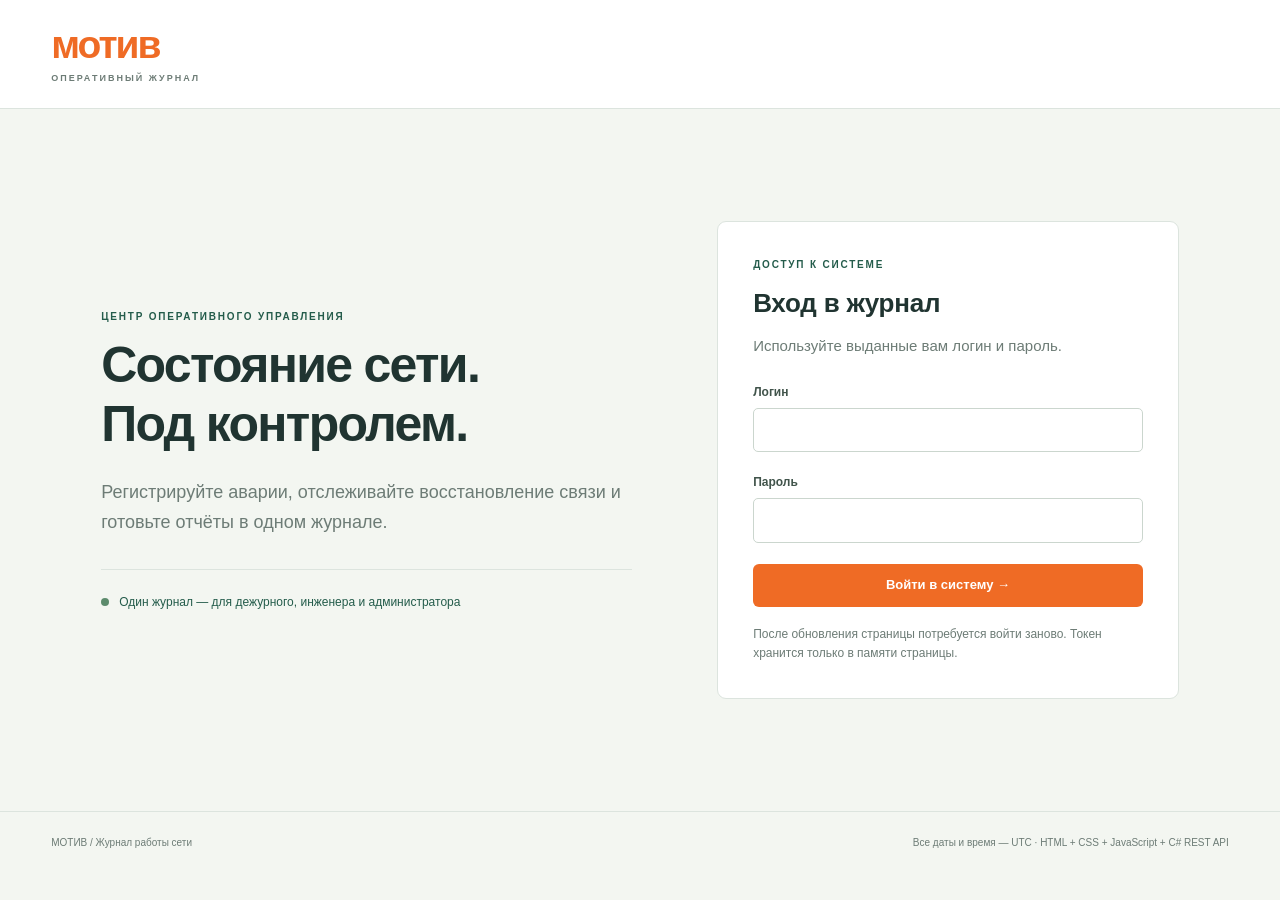
==== MotivCellScopeApiServices/wwwroot/index.html @ c306cdff "Implement accident journal with HTML CSS JS and C# REST API" ====
<!doctype html>
<html lang="ru">
    <head>
        <meta charset="utf-8">
        <meta name="viewport" content="width=device-width, initial-scale=1">
        <meta name="color-scheme" content="light">
        <title>
            МОТИВ · Журнал аварий
        </title>
        <link rel="stylesheet" href="styles.css">
        <script src="app.js" defer>
        </script>
    </head>
    <body>
        <header class="site-header">
            <a class="brand" href="#" id="brand">
                мотив
                <span>
                    ОПЕРАТИВНЫЙ ЖУРНАЛ
                </span>
            </a>
            <div id="session" class="session" hidden>
                <span id="session-name">
                </span>
                <button id="logout" class="button button-quiet" type="button">
                    Выйти
                </button>
            </div>
        </header>
        <main id="login-screen" class="login-layout">
            <section class="login-intro">
                <p class="eyebrow">
                    ЦЕНТР ОПЕРАТИВНОГО УПРАВЛЕНИЯ
                </p>
                <h1>
                    Состояние сети.
                    <br>
                    Под контролем.
                </h1>
                <p class="lead">
                    Регистрируйте аварии, отслеживайте восстановление связи и готовьте отчёты в одном журнале.
                </p>
                <div class="intro-note">
                    <span class="signal-dot">
                    </span>
                    Один журнал — для дежурного, инженера и администратора
                </div>
            </section>
            <section class="panel login-card">
                <p class="eyebrow">
                    ДОСТУП К СИСТЕМЕ
                </p>
                <h2>
                    Вход в журнал
                </h2>
                <p class="muted">
                    Используйте выданные вам логин и пароль.
                </p>
                <form id="login-form">
                    <div id="login-error" class="message message-error" role="alert" hidden>
                    </div>
                    <label for="login-name">
                        Логин
                    </label>
                    <input id="login-name" name="username" autocomplete="username" maxlength="64" required>
                    <label for="login-password">
                        Пароль
                    </label>
                    <input id="login-password" name="password" type="password" autocomplete="current-password" required>
                    <button class="button button-primary full-width" type="submit">
                        Войти в систему →
                    </button>
                </form>
                <p class="small muted">
                    После обновления страницы потребуется войти заново. Токен хранится только в памяти страницы.
                </p>
            </section>
        </main>
        <div id="application" hidden>
            <nav class="main-nav" aria-label="Разделы журнала">
                <button type="button" data-page="reports" class="nav-button active">
                    Отчётность
                </button>
                <button type="button" data-page="editor" class="nav-button" id="new-tab">
                    ＋ Новая авария
                </button>
                <button type="button" data-page="users" class="nav-button" id="users-tab">
                    Пользователи
                </button>
                <button type="button" data-page="audit" class="nav-button" id="audit-tab">
                    История действий
                </button>
            </nav>
            <main class="workspace">
                <div id="notice" class="message" role="status" hidden>
                </div>
                <section id="reports-page" class="page">
                    <div class="page-heading">
                        <div>
                            <p class="eyebrow">
                                ОПЕРАТИВНЫЙ ЖУРНАЛ
                            </p>
                            <h1>
                                Отчётность по авариям
                            </h1>
                            <p class="muted">
                                События, пересекающие выбранный период. Дата и время — UTC.
                            </p>
                        </div>
                        <button id="new-accident" type="button" class="button button-primary">
                            ＋ Зарегистрировать аварию
                        </button>
                    </div>
                    <div class="statistics" aria-label="Сводка за период">
                        <article>
                            <span>
                                Всего событий
                            </span>
                            <strong id="stat-total">
                                —
                            </strong>
                        </article>
                        <article>
                            <span>
                                Ещё не завершены
                            </span>
                            <strong id="stat-open" class="orange">
                                —
                            </strong>
                        </article>
                        <article>
                            <span>
                                Завершены
                            </span>
                            <strong id="stat-closed">
                                —
                            </strong>
                        </article>
                        <article>
                            <span>
                                Первая категория
                            </span>
                            <strong id="stat-category">
                                —
                            </strong>
                        </article>
                    </div>
                    <form id="filter-form" class="filters panel">
                        <div class="filter-grid">
                            <div>
                                <label for="filter-from">
                                    Начало периода UTC
                                </label>
                                <input id="filter-from" type="datetime-local" required>
                            </div>
                            <div>
                                <label for="filter-to">
                                    Конец периода UTC, не включается
                                </label>
                                <input id="filter-to" type="datetime-local" required>
                            </div>
                            <div>
                                <label for="filter-direction">
                                    Направление
                                </label>
                                <select id="filter-direction">
                                </select>
                            </div>
                            <div>
                                <label for="filter-center">
                                    Технический центр
                                </label>
                                <select id="filter-center">
                                </select>
                            </div>
                            <div>
                                <label for="filter-category">
                                    Категория
                                </label>
                                <select id="filter-category">
                                    <option value="">
                                        Все категории
                                    </option>
                                    <option>
                                        1
                                    </option>
                                    <option>
                                        2
                                    </option>
                                    <option>
                                        3
                                    </option>
                                </select>
                            </div>
                            <div>
                                <label for="filter-network">
                                    Тип сети
                                </label>
                                <select id="filter-network">
                                </select>
                            </div>
                            <div>
                                <label for="filter-status">
                                    Состояние
                                </label>
                                <select id="filter-status">
                                    <option value="all">
                                        Все события
                                    </option>
                                    <option value="open">
                                        НВ — продолжаются
                                    </option>
                                    <option value="closed">
                                        Завершены
                                    </option>
                                </select>
                            </div>
                            <div>
                                <label for="filter-search">
                                    Поиск по номеру, адресу, описанию
                                </label>
                                <input id="filter-search" type="search" maxlength="100" placeholder="Адрес БС или PW/NTT">
                            </div>
                        </div>
                        <div class="filter-actions">
                            <button type="submit" class="button button-dark">
                                Показать события
                            </button>
                            <button type="button" id="reset-filters" class="button button-quiet">
                                Сбросить
                            </button>
                            <span class="small muted">
                                Фильтры применяются к таблице, сводке и CSV.
                            </span>
                        </div>
                    </form>
                    <section class="panel table-panel" aria-labelledby="journal-heading">
                        <div class="table-heading">
                            <div>
                                <h2 id="journal-heading">
                                    Журнал событий
                                    <span id="table-count" class="count-label">
                                    </span>
                                </h2>
                                <p id="report-state" class="small muted" role="status">
                                </p>
                            </div>
                            <button id="export" type="button" class="button button-outline">
                                ↓ Скачать CSV
                            </button>
                        </div>
                        <div class="table-scroll">
                            <table>
                                <thead>
                                    <tr>
                                        <th>
                                            № / категория
                                        </th>
                                        <th>
                                            Направление / ТЦ
                                        </th>
                                        <th>
                                            Сетевой элемент
                                        </th>
                                        <th>
                                            Тип / сеть
                                        </th>
                                        <th>
                                            Начало UTC
                                        </th>
                                        <th>
                                            Состояние
                                        </th>
                                        <th>
                                            Длительность
                                        </th>
                                        <th>
                                            <span class="sr-only">
                                                Действия
                                            </span>
                                        </th>
                                    </tr>
                                </thead>
                                <tbody id="accident-rows">
                                </tbody>
                            </table>
                        </div>
                        <div class="pagination">
                            <button type="button" id="previous-page" class="button button-quiet">
                                ← Назад
                            </button>
                            <span id="page-label" class="small muted">
                            </span>
                            <button type="button" id="next-page" class="button button-quiet">
                                Далее →
                            </button>
                        </div>
                    </section>
                </section>
                <section id="editor-page" class="page" hidden>
                    <div class="page-heading">
                        <div>
                            <p class="eyebrow" id="editor-eyebrow">
                                АВАРИИ / НОВАЯ ЗАПИСЬ
                            </p>
                            <h1 id="editor-title">
                                Регистрация аварии
                            </h1>
                            <p class="muted">
                                Укажите время UTC. Пустое окончание означает НВ — настоящее время.
                            </p>
                        </div>
                        <button type="button" id="cancel-edit" class="button button-outline">
                            ← В журнал
                        </button>
                    </div>
                    <form id="accident-form">
                        <div id="editor-errors" class="message message-error" role="alert" hidden>
                        </div>
                        <section class="panel">
                            <h2>
                                <span class="step">
                                    01
                                </span>
                                Где и что произошло
                            </h2>
                            <div class="form-grid">
                                <div class="wide">
                                    <label for="pw">
                                        1. PW/NTT — ссылка в CRM
                                    </label>
                                    <input id="pw" name="pw" type="url" maxlength="450" placeholder="https://crm.example/incident/123">
                                </div>
                                <div>
                                    <label for="direction">
                                        2. Направление
                                    </label>
                                    <select id="direction" name="direction" required>
                                    </select>
                                </div>
                                <div>
                                    <label for="center">
                                        3. Технический центр
                                    </label>
                                    <select id="center" name="center" required>
                                    </select>
                                </div>
                                <div>
                                    <label for="category">
                                        4. Категория
                                    </label>
                                    <select id="category" name="category">
                                        <option>
                                            1
                                        </option>
                                        <option>
                                            2
                                        </option>
                                        <option>
                                            3
                                        </option>
                                    </select>
                                </div>
                                <div>
                                    <label for="networkType">
                                        5. Тип сети
                                    </label>
                                    <select id="networkType" name="networkType" required>
                                    </select>
                                </div>
                                <div class="wide">
                                    <label for="serviceElement">
                                        6. Сетевой элемент, услуга
                                    </label>
                                    <textarea id="serviceElement" name="serviceElement" maxlength="450" required placeholder="Адрес или список базовых станций">
                                    </textarea>
                                </div>
                                <div>
                                    <label for="stationCount">
                                        7. Количество БС
                                    </label>
                                    <input id="stationCount" name="stationCount" type="number" min="1" max="10000" value="1" required>
                                    <label class="checkbox-label">
                                        <input id="isSector" name="isSector" type="checkbox">
                                        С — отдельный сектор
                                    </label>
                                </div>
                                <div>
                                    <label for="equipment">
                                        8. Тип оборудования
                                    </label>
                                    <input id="equipment" name="equipment" maxlength="450">
                                </div>
                                <div>
                                    <label for="alarmType">
                                        9. Тип аварии
                                    </label>
                                    <select id="alarmType" name="alarmType" required>
                                    </select>
                                </div>
                                <div class="wide">
                                    <label for="description">
                                        10. Краткое описание
                                    </label>
                                    <textarea id="description" name="description" maxlength="450" required>
                                    </textarea>
                                </div>
                            </div>
                        </section>
                        <section class="panel">
                            <h2>
                                <span class="step">
                                    02
                                </span>
                                Время и восстановление
                            </h2>
                            <div class="form-grid">
                                <div>
                                    <label for="beginTime">
                                        11. Начало UTC
                                    </label>
                                    <input id="beginTime" name="beginTime" type="datetime-local" step="1" required>
                                </div>
                                <div>
                                    <label for="endTime">
                                        12. Окончание UTC / пусто = НВ
                                    </label>
                                    <input id="endTime" name="endTime" type="datetime-local" step="1">
                                </div>
                                <div>
                                    <label for="batterySeconds">
                                        13. Работа от АКБ
                                    </label>
                                    <input id="batterySeconds" name="batterySeconds" value="00:00:00" placeholder="ЧЧ:ММ:СС" required>
                                </div>
                                <div>
                                    <label for="generatorSeconds">
                                        14. Работа от генератора
                                    </label>
                                    <input id="generatorSeconds" name="generatorSeconds" value="00:00:00" placeholder="ЧЧ:ММ:СС" required>
                                </div>
                                <div class="calculated">
                                    <span>
                                        15. Длительность аварии
                                    </span>
                                    <strong id="calculated-duration">
                                        00:00:00
                                    </strong>
                                    <small>
                                        Окончание − начало. Для НВ — текущее серверное время − начало.
                                    </small>
                                </div>
                                <div>
                                    <label for="downtimeSeconds">
                                        16. Перерыв связи одной БС
                                    </label>
                                    <input id="downtimeSeconds" name="downtimeSeconds" value="00:00:00" placeholder="ЧЧ:ММ:СС" required>
                                </div>
                                <div class="calculated">
                                    <span>
                                        17. Общий простой БС
                                    </span>
                                    <strong id="calculated-total">
                                        00:00:00
                                    </strong>
                                    <small>
                                        Перерыв × количество БС. Для отдельного сектора не определён.
                                    </small>
                                </div>
                            </div>
                        </section>
                        <section class="panel">
                            <h2>
                                <span class="step">
                                    03
                                </span>
                                Действия дежурного
                            </h2>
                            <div class="form-grid">
                                <div class="wide">
                                    <label for="notified">
                                        18. Кому сообщили об аварии
                                    </label>
                                    <textarea id="notified" name="notified" maxlength="450">
                                    </textarea>
                                </div>
                                <div class="wide">
                                    <label for="notes">
                                        19. Подробное описание / примечания
                                    </label>
                                    <textarea id="notes" name="notes" maxlength="450">
                                    </textarea>
                                </div>
                            </div>
                        </section>
                        <div class="form-actions">
                            <span class="small muted">
                                Сохранение проверяет C# API. Изменения не отправляются до нажатия кнопки.
                            </span>
                            <button type="submit" class="button button-primary">
                                Сохранить аварию →
                            </button>
                        </div>
                    </form>
                </section>
                <section id="users-page" class="page" hidden>
                    <p class="eyebrow">
                        АДМИНИСТРИРОВАНИЕ
                    </p>
                    <h1>
                        Пользователи и права
                    </h1>
                    <p class="muted">
                        Дежурный создаёт и редактирует аварии. Инженер смотрит и экспортирует. Администратор управляет доступом.
                    </p>
                    <div class="admin-columns">
                        <section class="panel table-panel">
                            <div class="table-heading">
                                <h2>
                                    Учётные записи
                                </h2>
                                <button id="refresh-users" type="button" class="button button-quiet">
                                    Обновить
                                </button>
                            </div>
                            <div class="table-scroll">
                                <table>
                                    <thead>
                                        <tr>
                                            <th>
                                                Логин
                                            </th>
                                            <th>
                                                Роль
                                            </th>
                                            <th>
                                                Активен
                                            </th>
                                            <th>
                                            </th>
                                        </tr>
                                    </thead>
                                    <tbody id="user-rows">
                                    </tbody>
                                </table>
                            </div>
                        </section>
                        <form id="user-form" class="panel">
                            <h2>
                                Новый пользователь
                            </h2>
                            <div id="user-errors" role="alert" class="message message-error" hidden>
                            </div>
                            <label for="new-username">
                                Логин
                            </label>
                            <input id="new-username" autocomplete="off" maxlength="40" minlength="3" pattern="[A-Za-z0-9_]{3,40}" required>
                            <label for="new-password">
                                Начальный пароль
                            </label>
                            <input id="new-password" type="password" autocomplete="new-password" minlength="8" maxlength="72" required>
                            <label for="new-role">
                                Роль
                            </label>
                            <select id="new-role">
                                <option value="engineer">
                                    Инженер
                                </option>
                                <option value="duty">
                                    Дежурный
                                </option>
                                <option value="admin">
                                    Администратор
                                </option>
                            </select>
                            <button type="submit" class="button button-primary full-width">
                                Создать пользователя
                            </button>
                        </form>
                    </div>
                </section>
                <section id="audit-page" class="page" hidden>
                    <div class="page-heading">
                        <div>
                            <p class="eyebrow">
                                ПРОЗРАЧНОСТЬ ИЗМЕНЕНИЙ
                            </p>
                            <h1>
                                История действий
                            </h1>
                            <p class="muted">
                                Кто создал, изменил или удалил запись. Дата и время — UTC.
                            </p>
                        </div>
                        <button id="refresh-audit" type="button" class="button button-outline">
                            Обновить
                        </button>
                    </div>
                    <section class="panel table-panel">
                        <div class="table-scroll">
                            <table>
                                <thead>
                                    <tr>
                                        <th>
                                            Время UTC
                                        </th>
                                        <th>
                                            Пользователь
                                        </th>
                                        <th>
                                            Авария
                                        </th>
                                        <th>
                                            Действие
                                        </th>
                                    </tr>
                                </thead>
                                <tbody id="audit-rows">
                                </tbody>
                            </table>
                        </div>
                        <div class="pagination">
                            <button type="button" id="previous-audit" class="button button-quiet">
                                ← Назад
                            </button>
                            <span id="audit-label" class="small muted">
                            </span>
                            <button type="button" id="next-audit" class="button button-quiet">
                                Далее →
                            </button>
                        </div>
                    </section>
                </section>
            </main>
        </div>
        <div id="detail-overlay" class="modal-overlay" hidden>
            <section class="modal" role="dialog" aria-modal="true" aria-labelledby="detail-title" tabindex="-1">
                <div class="modal-heading">
                    <div>
                        <p class="eyebrow">
                            КАРТОЧКА СОБЫТИЯ
                        </p>
                        <h2 id="detail-title">
                        </h2>
                    </div>
                    <button id="close-details" type="button" class="button button-quiet" aria-label="Закрыть карточку">
                        ✕
                    </button>
                </div>
                <dl id="detail-fields" class="details">
                </dl>
                <div id="detail-actions" class="form-actions">
                </div>
            </section>
        </div>
        <footer>
            МОТИВ / Журнал работы сети
            <span>
                Все даты и время — UTC · HTML + CSS + JavaScript + C# REST API
            </span>
        </footer>
    </body>
</html>
---- MotivCellScopeApiServices/wwwroot/styles.css ----
:root {
    --orange:#ef6b25;
    --orange-light:#fff0e6;
    --ink:#203431;
    --muted:#6d7c76;
    --green:#245c4b;
    --line:#dce4de;
    --paper:#f3f6f1;
    --white:#fff;
    --error:#a52d26;
}
* {
    box-sizing:border-box;
}
body {
    margin:0;
    background:var(--paper);
    color:var(--ink);
    font:15px/1.5 Arial,Helvetica,sans-serif;
}
button,input,select,textarea {
    font:inherit;
}
button,a,input,select,textarea {
    touch-action:manipulation;
}
button {
    cursor:pointer;
}
button:disabled {
    cursor:wait;
    opacity:.55;
}
a {
    color:var(--green);
}
[hidden] {
    display:none!important;
}
.site-header {
    display:flex;
    align-items:center;
    justify-content:space-between;
    padding:25px 4%;
    background:white;
    border-bottom:1px solid var(--line);
}
.brand {
    font-size:39px;
    line-height:1;
    font-weight:900;
    letter-spacing:-2px;
    color:var(--orange);
    text-decoration:none;
}
.brand span {
    display:block;
    font-size:9px;
    letter-spacing:2px;
    color:var(--muted);
    margin-top:10px;
}
.session {
    display:flex;
    align-items:center;
    font-size:12px;
    color:var(--muted);
}
.session button {
    margin-left:20px;
}
.main-nav {
    display:flex;
    flex-wrap:wrap;
    background:white;
    border-bottom:1px solid var(--line);
    padding:0 4%;
}
.nav-button {
    border:0;
    border-bottom:3px solid transparent;
    background:transparent;
    color:var(--muted);
    padding:19px 22px 16px;
    font-size:14px;
    font-weight:bold;
}
.nav-button.active {
    border-bottom-color:var(--orange);
    color:var(--ink);
}
.nav-button:hover {
    background:#f7f9f5;
}
.workspace {
    max-width:1540px;
    margin:auto;
    padding:40px 4% 55px;
}
.eyebrow {
    font-weight:bold;
    letter-spacing:1.8px;
    font-size:10px;
    color:var(--green);
    margin:0 0 12px;
}
h1 {
    font-size:34px;
    letter-spacing:-.9px;
    line-height:1.18;
    margin:0 0 12px;
}
h2 {
    font-size:19px;
    margin:0 0 24px;
    letter-spacing:-.2px;
}
p {
    margin:0 0 18px;
}
.muted {
    color:var(--muted);
}
.small {
    font-size:12px;
}
.lead {
    font-size:18px;
    line-height:1.65;
    color:var(--muted);
}
.page-heading {
    display:flex;
    align-items:center;
    justify-content:space-between;
    margin-bottom:30px;
}
.page-heading>div {
    margin-right:30px;
}
.page-heading p:last-child {
    margin-bottom:0;
}
.button {
    display:inline-block;
    border:1px solid transparent;
    border-radius:6px;
    padding:12px 18px;
    font-size:13px;
    line-height:1.3;
    font-weight:bold;
    text-decoration:none;
    white-space:nowrap;
}
.button-primary {
    color:white;
    background:var(--orange);
}
.button-primary:hover {
    background:#d75818;
}
.button-dark {
    color:white;
    background:var(--green);
}
.button-outline {
    border-color:#cdd7d0;
    background:white;
    color:var(--ink);
}
.button-quiet {
    background:transparent;
    color:var(--green);
}
.button-quiet:hover {
    background:#e9eee8;
}
.button-danger {
    color:var(--error);
    border-color:#edc6bf;
    background:#fff4ef;
}
.full-width {
    width:100%;
}
.panel {
    background:white;
    border:1px solid var(--line);
    border-radius:9px;
    padding:27px;
    margin-bottom:24px;
}
.statistics {
    display:grid;
    grid-template-columns:repeat(4,minmax(0,1fr));
    grid-gap:18px;
    margin-bottom:24px;
}
.statistics article {
    background:white;
    border:1px solid var(--line);
    border-radius:8px;
    padding:23px;
}
.statistics span {
    font-size:12px;
    color:var(--muted);
}
.statistics strong {
    display:block;
    font-size:39px;
    line-height:1.2;
    margin-top:13px;
    font-weight:600;
}
.orange {
    color:var(--orange);
}
label {
    display:block;
    font-size:12px;
    font-weight:bold;
    color:#41544b;
    margin:0 0 7px;
}
input,select,textarea {
    width:100%;
    min-height:43px;
    border:1px solid #cbd6ce;
    border-radius:5px;
    padding:10px 11px;
    background:white;
    color:var(--ink);
}
input:focus,select:focus,textarea:focus,button:focus,a:focus {
    outline:2px solid #efa273;
    outline-offset:2px;
}
textarea {
    min-height:86px;
    resize:vertical;
    line-height:1.5;
}
input:disabled {
    background:#eff2ed;
    color:#829088;
}
.filter-grid {
    display:grid;
    grid-template-columns:repeat(4,minmax(0,1fr));
    grid-gap:18px;
}
.filters {
    background:#e9efe7;
    border-color:#e0e8de;
}
.filter-actions {
    display:flex;
    align-items:center;
    flex-wrap:wrap;
    margin-top:20px;
}
.filter-actions>* {
    margin-right:12px;
}
.filter-actions span {
    margin-left:auto;
    margin-right:0;
}
.table-panel {
    padding:0;
    overflow:hidden;
}
.table-heading {
    display:flex;
    align-items:center;
    justify-content:space-between;
    padding:24px 25px;
}
.table-heading h2 {
    margin:0;
}
.table-heading p {
    margin:7px 0 0;
}
.count-label {
    color:var(--muted);
    font-size:13px;
    margin-left:8px;
}
.table-scroll {
    overflow-x:auto;
}
table {
    border-collapse:collapse;
    width:100%;
    text-align:left;
    font-size:13px;
}
th {
    background:#f7f9f4;
    color:#738077;
    text-transform:uppercase;
    font-size:10px;
    letter-spacing:.7px;
    font-weight:bold;
    white-space:nowrap;
    padding:14px 17px;
    border-bottom:1px solid var(--line);
}
td {
    padding:20px 17px;
    border-bottom:1px solid #edf0e9;
    vertical-align:middle;
    max-width:280px;
    overflow-wrap:break-word;
}
td strong {
    font-weight:600;
}
td small {
    display:block;
    color:var(--muted);
    font-size:11px;
    margin-top:5px;
    max-width:230px;
}
td .button {
    padding:7px 0;
    font-size:12px;
}
.badge {
    display:inline-block;
    border-radius:20px;
    padding:5px 9px;
    font-size:10px;
    white-space:nowrap;
    background:#e5f0e8;
    color:var(--green);
}
.badge-open {
    background:var(--orange-light);
    color:#b25018;
}
.mono {
    font-family:Consolas,monospace;
    font-size:12px;
}
.empty {
    padding:52px 22px;
    text-align:center;
    color:var(--muted);
}
.pagination {
    display:flex;
    align-items:center;
    justify-content:space-between;
    padding:15px 22px;
}
.message {
    padding:15px 19px;
    border-radius:6px;
    margin:0 0 22px;
    background:#ddefdf;
    color:#265a36;
    border:1px solid #cfe3d0;
    white-space:pre-line;
    overflow-wrap:break-word;
}
.message-error {
    background:#fff0ed;
    color:var(--error);
    border-color:#edcec6;
}
.message-warning {
    background:#fff8df;
    color:#7e5b1a;
    border-color:#f0dfac;
}
.form-grid {
    display:grid;
    grid-template-columns:repeat(3,minmax(0,1fr));
    grid-gap:22px;
}
.wide {
    grid-column:1/-1;
}
.step {
    color:var(--orange);
    font-size:12px;
    letter-spacing:1px;
    margin-right:13px;
}
.checkbox-label {
    display:flex;
    align-items:center;
    margin-top:12px;
    font-size:12px;
}
.checkbox-label input {
    width:16px;
    min-height:16px;
    margin:0 8px 0 0;
}
.calculated {
    padding:17px;
    background:#f1f5ed;
    border-radius:6px;
}
.calculated span,.calculated strong,.calculated small {
    display:block;
}
.calculated span {
    font-size:12px;
    color:#526656;
}
.calculated strong {
    font-size:21px;
    margin:6px 0;
}
.calculated small {
    font-size:10px;
    color:var(--muted);
    line-height:1.6;
}
.form-actions {
    display:flex;
    justify-content:space-between;
    align-items:center;
    margin:24px 0;
}
.form-actions>*+* {
    margin-left:12px;
}
.admin-columns {
    display:grid;
    grid-template-columns:2fr 1fr;
    grid-gap:24px;
}
.admin-columns form input,.admin-columns form select {
    margin-bottom:18px;
}
.admin-columns td select {
    min-width:130px;
}
.admin-columns td input[type=checkbox] {
    min-height:16px;
    width:16px;
}
.login-layout {
    max-width:1180px;
    margin:0 auto;
    min-height:78vh;
    display:grid;
    grid-template-columns:1.15fr 1fr;
    grid-gap:85px;
    align-items:center;
    padding:65px 4%;
}
.login-intro h1 {
    font-size:50px;
    letter-spacing:-1.7px;
    margin-bottom:24px;
}
.login-card {
    padding:35px;
    margin:0;
}
.login-card h2 {
    font-size:26px;
    margin:0 0 12px;
}
.login-card input {
    margin-bottom:21px;
}
.login-card form {
    margin:25px 0 18px;
}
.login-card .message {
    font-size:13px;
}
.login-card>p:last-child {
    margin:0;
    line-height:1.6;
}
.intro-note {
    display:flex;
    align-items:center;
    color:var(--green);
    font-size:12px;
    margin-top:32px;
    padding-top:23px;
    border-top:1px solid var(--line);
}
.signal-dot {
    display:inline-block;
    width:8px;
    height:8px;
    background:#5c8b6c;
    border-radius:50%;
    margin-right:10px;
}
.modal-overlay {
    position:fixed;
    inset:0;
    top:0;
    right:0;
    bottom:0;
    left:0;
    background:rgba(21,37,30,.45);
    z-index:30;
    padding:36px 20px;
    overflow:auto;
}
.modal {
    max-width:960px;
    margin:auto;
    background:white;
    border-radius:10px;
    padding:30px;
    box-shadow:0 20px 80px rgba(0,0,0,.2);
}
.modal-heading {
    display:flex;
    justify-content:space-between;
    align-items:flex-start;
    margin-bottom:25px;
}
.modal-heading h2 {
    margin:0;
    font-size:25px;
    overflow-wrap:break-word;
}
.details {
    display:grid;
    grid-template-columns:repeat(3,minmax(0,1fr));
    grid-gap:24px;
    margin:0;
}
.details div {
    min-width:0;
}
.details dt {
    color:var(--muted);
    font-size:11px;
}
.details dd {
    margin:6px 0 0;
    white-space:pre-wrap;
    overflow-wrap:break-word;
    font-size:14px;
}
.modal .form-actions {
    margin-bottom:0;
    padding-top:25px;
    border-top:1px solid var(--line);
}
body.modal-open {
    overflow:hidden;
}
.sr-only {
    position:absolute;
    width:1px;
    height:1px;
    padding:0;
    margin:-1px;
    overflow:hidden;
    clip:rect(0,0,0,0);
    white-space:nowrap;
    border:0;
}
footer {
    border-top:1px solid var(--line);
    padding:23px 4%;
    font-size:10px;
    color:var(--muted);
    display:flex;
    justify-content:space-between;
}
footer span {
    margin-left:20px;
}
@media(max-width:1100px) {
    .filter-grid {
        grid-template-columns:repeat(2,minmax(0,1fr));
    }
    .login-layout {
        grid-gap:35px;
    }
    .login-intro h1 {
        font-size:40px;
    }
    .page-heading {
        align-items:flex-start;
    }
    .page-heading>.button {
        margin-top:6px;
    }
    .filter-actions span {
        display:block;
        margin:14px 0 0;
        width:100%;
    }
    .admin-columns {
        grid-template-columns:1fr;
    }
    .statistics article {
        padding:18px;
    }
}
@media(max-width:750px) {
    .site-header {
        padding:21px 20px;
        flex-wrap:wrap;
    }
    .session {
        margin-top:16px;
        width:100%;
        justify-content:space-between;
    }
    .session button {
        margin-left:12px;
    }
    .main-nav {
        padding:0 8px;
    }
    .nav-button {
        font-size:12px;
        padding:16px 12px 13px;
    }
    .workspace {
        padding:28px 18px;
    }
    .page-heading {
        display:block;
    }
    .page-heading>.button {
        margin-top:20px;
    }
    .page-heading>div {
        margin-right:0;
    }
    h1 {
        font-size:28px;
    }
    .statistics {
        grid-template-columns:repeat(2,minmax(0,1fr));
        grid-gap:12px;
    }
    .statistics strong {
        font-size:32px;
    }
    .form-grid,.details {
        grid-template-columns:repeat(2,minmax(0,1fr));
    }
    .login-layout {
        display:block;
        max-width:640px;
        padding:35px 22px;
    }
    .login-intro {
        margin-bottom:32px;
    }
    .login-intro .lead {
        font-size:15px;
    }
    .login-intro h1 {
        font-size:40px;
    }
    .intro-note {
        display:none;
    }
    .login-card {
        padding:27px;
    }
    .panel {
        padding:22px;
    }
    .table-panel {
        padding:0;
    }
    .table-heading {
        padding:20px;
    }
    .table-heading h2 {
        font-size:17px;
    }
    .table-heading .button {
        font-size:11px;
        padding:10px;
    }
    .modal-overlay {
        padding:15px 10px;
    }
    .modal {
        padding:23px;
    }
    .modal-heading h2 {
        font-size:22px;
    }
    footer {
        display:block;
    }
    footer span {
        display:block;
        margin:7px 0 0;
    }
    .form-actions {
        align-items:flex-start;
    }
    .form-actions>.small {
        max-width:50%;
    }
}
@media(max-width:480px) {
    .filter-grid,.form-grid,.details {
        display:block;
    }
    .filter-grid>div,.form-grid>div,.details>div {
        margin-bottom:20px;
    }
    .filter-grid>div:last-child,.form-grid>div:last-child {
        margin-bottom:0;
    }
    .statistics article {
        padding:15px;
    }
    .statistics span {
        font-size:11px;
    }
    .form-actions {
        display:block;
    }
    .form-actions>.small {
        display:block;
        max-width:none;
        margin-bottom:18px;
    }
    .form-actions>*+* {
        margin-left:0;
        margin-top:12px;
    }
    .page-heading h1 {
        font-size:26px;
    }
    .pagination {
        padding:12px;
    }
    .pagination .button {
        font-size:11px;
        padding:9px;
    }
    .modal .form-actions .button {
        width:100%;
    }
    .table-heading {
        align-items:flex-start;
    }
    .table-heading>div {
        margin-right:10px;
    }
}
/* Таблица прокручивается внутри панели, а не растягивает всю страницу. */
.workspace,.page,.panel,.table-panel,.admin-columns>*,.filter-grid>*,.form-grid>*,.statistics>*,.details>*,.page-heading>div,.table-heading>div {
    min-width:0;
}
.table-scroll {
    max-width:100%;
    width:100%;
    overscroll-behavior-x:contain;
}
input,select,textarea {
    min-width:0;
    max-width:100%;
}
.table-heading {
    flex-wrap:wrap;
}
.table-heading>.button {
    margin-top:8px;
}
.table-scroll {
    position:relative;
}
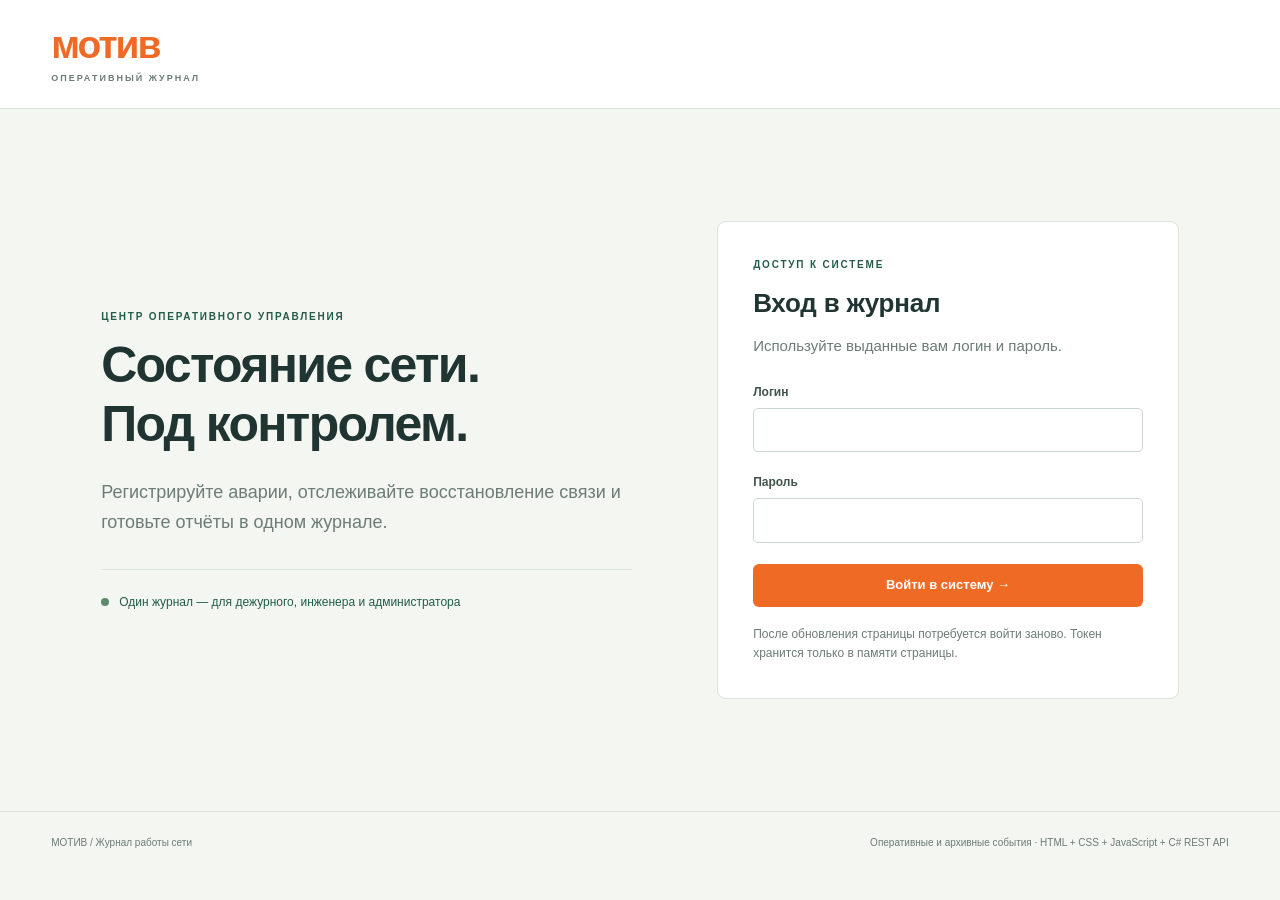
==== commit f9d092ff: "Normalize accident data and add source-preserving Excel import and dashboards" ====
--- a/MotivCellScopeApiServices/wwwroot/index.html
+++ b/MotivCellScopeApiServices/wwwroot/index.html
@@ -78,9 +78,7 @@
         </main>
         <div id="application" hidden>
             <nav class="main-nav" aria-label="Разделы журнала">
-                <button type="button" data-page="reports" class="nav-button active">
-                    Отчётность
-                </button>
+                <button type="button" data-page="dashboard" class="nav-button">Обзор данных</button><button type="button" data-page="reports" class="nav-button">Журнал аварий</button>
                 <button type="button" data-page="editor" class="nav-button" id="new-tab">
                     ＋ Новая авария
                 </button>
@@ -94,18 +92,65 @@
             <main class="workspace">
                 <div id="notice" class="message" role="status" hidden>
                 </div>
-                <section id="reports-page" class="page">
+                <section id="dashboard-page" class="page" hidden>
+<div class="page-heading dashboard-heading">
+<div>
+<p class="eyebrow">СЕТЬ / АНАЛИТИЧЕСКИЙ ОБЗОР</p>
+<h1>Картина по событиям</h1>
+<p class="muted">Один набор данных. Понятные категории, периоды и происхождение каждой строки.</p>
+</div>
+<span class="dashboard-mark"><span class="signal-dot"></span>По записям журнала</span>
+</div>
+<div id="archive-banner" class="archive-banner" role="note">
+<strong>Архивная сводка</strong><p>«НВ» в импортированной строке означает, что авария не была закрыта на дату источника. Это не утверждение о текущем состоянии сети. Без даты среза длительность не рассчитывается до настоящего времени.</p>
+</div>
+<div class="source-strip">
+<div>
+<span class="eyebrow">ПРОИСХОЖДЕНИЕ ДАННЫХ</span><strong id="source-summary">Загружаем сведения об источнике…</strong><span id="source-period" class="small muted"></span>
+</div>
+<button type="button" id="data-period" class="button button-outline">Весь период данных ↗</button>
+</div>
+<div id="dashboard-filters-slot"></div>
+<div class="dashboard-kpis">
+<article class="kpi-card kpi-primary"><span>Событий в выборке</span><strong id="dash-total">—</strong><small>Сводные строки не дублируют события</small></article><article class="kpi-card"><span>НВ в архиве</span><strong id="dash-historical">—</strong><small>Открыты на дату источника</small></article><article class="kpi-card"><span>Текущие НВ</span><strong id="dash-live">—</strong><small>Новые записи оперативного журнала</small></article><article class="kpi-card"><span>Завершённые</span><strong id="dash-closed">—</strong><small>С указанным окончанием</small></article><article class="kpi-card"><span>Категории без соответствия</span><strong id="dash-unmapped" class="orange">—</strong><small>Сохранены исходные коды</small></article><article class="kpi-card"><span>Известный общий простой</span><strong id="dash-downtime">—</strong><small id="dash-unknown">Без подстановки нулей вместо неизвестных</small></article>
+</div>
+<div class="chart-grid">
+<section class="panel chart-panel"><div class="chart-heading">
+<div>
+<p class="eyebrow">РАСПРЕДЕЛЕНИЕ</p>
+<h2>По направлениям</h2>
+</div>
+<span class="chart-unit">событий</span>
+</div>
+<div id="direction-chart" class="bar-chart"></div></section><section class="panel chart-panel"><div class="chart-heading">
+<div>
+<p class="eyebrow">ПРИЧИНЫ И ТИПЫ</p>
+<h2>Типы аварий</h2>
+</div>
+<span class="chart-unit">событий</span>
+</div>
+<div id="alarm-chart" class="bar-chart"></div></section><section class="panel chart-panel monthly-panel"><div class="chart-heading">
+<div>
+<p class="eyebrow">ДИНАМИКА ИСТОЧНИКА</p>
+<h2>Начало событий по месяцам</h2>
+</div>
+<span id="dashboard-state" class="small muted" role="status"></span>
+</div>
+<div id="month-chart" class="month-chart"></div>
+<p class="small muted chart-footnote">Количество зарегистрированных событий, не доля недоступности сети. Месяцы берутся из дат начала.</p></section>
+</div>
+<div class="dashboard-bottom">
+<p class="small muted" id="source-quality">Неизвестные значения показываются как неизвестные, а не как нули.</p>
+<button type="button" id="dashboard-to-journal" class="button button-dark">Открыть события этой выборки →</button>
+</div>
+</section><section id="reports-page" class="page">
                     <div class="page-heading">
                         <div>
                             <p class="eyebrow">
                                 ОПЕРАТИВНЫЙ ЖУРНАЛ
                             </p>
-                            <h1>
-                                Отчётность по авариям
-                            </h1>
-                            <p class="muted">
-                                События, пересекающие выбранный период. Дата и время — UTC.
-                            </p>
+                            <h1>Журнал аварий</h1>
+                            <p class="muted">Архивные и оперативные записи одной выборки. Неизвестные данные не подменяются нулями.</p>
                         </div>
                         <button id="new-accident" type="button" class="button button-primary">
                             ＋ Зарегистрировать аварию
@@ -121,9 +166,7 @@
                             </strong>
                         </article>
                         <article>
-                            <span>
-                                Ещё не завершены
-                            </span>
+                            <span>НВ в выборке</span>
                             <strong id="stat-open" class="orange">
                                 —
                             </strong>
@@ -137,27 +180,22 @@
                             </strong>
                         </article>
                         <article>
-                            <span>
-                                Первая категория
-                            </span>
+                            <span>Без соответствия 1–3</span>
                             <strong id="stat-category">
                                 —
                             </strong>
                         </article>
                     </div>
-                    <form id="filter-form" class="filters panel">
+                    <div id="report-filters-slot">
+<form id="filter-form" class="filters panel">
                         <div class="filter-grid">
                             <div>
-                                <label for="filter-from">
-                                    Начало периода UTC
-                                </label>
-                                <input id="filter-from" type="datetime-local" required>
-                            </div>
-                            <div>
-                                <label for="filter-to">
-                                    Конец периода UTC, не включается
-                                </label>
-                                <input id="filter-to" type="datetime-local" required>
+                                <label for="filter-from">Начало календарного периода</label>
+                                <input id="filter-from" type="datetime-local" required step="0.001">
+                            </div>
+                            <div>
+                                <label for="filter-to">Конец периода (не включается)</label>
+                                <input id="filter-to" type="datetime-local" required step="0.001">
                             </div>
                             <div>
                                 <label for="filter-direction">
@@ -174,23 +212,8 @@
                                 </select>
                             </div>
                             <div>
-                                <label for="filter-category">
-                                    Категория
-                                </label>
-                                <select id="filter-category">
-                                    <option value="">
-                                        Все категории
-                                    </option>
-                                    <option>
-                                        1
-                                    </option>
-                                    <option>
-                                        2
-                                    </option>
-                                    <option>
-                                        3
-                                    </option>
-                                </select>
+                                <label for="filter-category">Исходная категория</label>
+                                <select id="filter-category"><option value="">Все исходные категории</option></select>
                             </div>
                             <div>
                                 <label for="filter-network">
@@ -207,9 +230,7 @@
                                     <option value="all">
                                         Все события
                                     </option>
-                                    <option value="open">
-                                        НВ — продолжаются
-                                    </option>
+                                    <option value="open">НВ — по состоянию записи</option>
                                     <option value="closed">
                                         Завершены
                                     </option>
@@ -221,7 +242,12 @@
                                 </label>
                                 <input id="filter-search" type="search" maxlength="100" placeholder="Адрес БС или PW/NTT">
                             </div>
-                        </div>
+                        <div>
+<label for="filter-source">Происхождение записей</label><select id="filter-source"><option value="all">Все записи</option>
+<option value="historical">Только архивные</option>
+<option value="live">Только оперативные</option></select>
+</div>
+</div>
                         <div class="filter-actions">
                             <button type="submit" class="button button-dark">
                                 Показать события
@@ -232,9 +258,12 @@
                             <span class="small muted">
                                 Фильтры применяются к таблице, сводке и CSV.
                             </span>
-                        </div>
-                    </form>
-                    <section class="panel table-panel" aria-labelledby="journal-heading">
+                        <button type="button" id="report-data-period" class="button button-quiet">Период всех данных</button>
+</div>
+                    <p class="small muted filter-time-note">Границы отбора — календарные. Архивные даты сохраняются без перевода часового пояса, если пояс источника не указан. Они не сравниваются с текущим UTC как единая временная шкала.</p>
+</form>
+                    </div>
+<section class="panel table-panel" aria-labelledby="journal-heading">
                         <div class="table-heading">
                             <div>
                                 <h2 id="journal-heading">
@@ -265,9 +294,7 @@
                                         <th>
                                             Тип / сеть
                                         </th>
-                                        <th>
-                                            Начало UTC
-                                        </th>
+                                        <th>Начало / время записи</th>
                                         <th>
                                             Состояние
                                         </th>
@@ -314,7 +341,8 @@
                             ← В журнал
                         </button>
                     </div>
-                    <form id="accident-form">
+                    <div id="editor-source" class="archive-banner" role="note" hidden></div>
+<form id="accident-form">
                         <div id="editor-errors" class="message message-error" role="alert" hidden>
                         </div>
                         <section class="panel">
@@ -326,10 +354,8 @@
                             </h2>
                             <div class="form-grid">
                                 <div class="wide">
-                                    <label for="pw">
-                                        1. PW/NTT — ссылка в CRM
-                                    </label>
-                                    <input id="pw" name="pw" type="url" maxlength="450" placeholder="https://crm.example/incident/123">
+                                    <label for="pw">1. PW/NTT — номер обращения или ссылка</label>
+                                    <input id="pw" name="pw" type="text" maxlength="450" placeholder="Номер обращения или ссылка в CRM">
                                 </div>
                                 <div>
                                     <label for="direction">
@@ -342,25 +368,14 @@
                                     <label for="center">
                                         3. Технический центр
                                     </label>
-                                    <select id="center" name="center" required>
+                                    <select id="center" name="center">
                                     </select>
                                 </div>
                                 <div>
-                                    <label for="category">
-                                        4. Категория
-                                    </label>
-                                    <select id="category" name="category">
-                                        <option>
-                                            1
-                                        </option>
-                                        <option>
-                                            2
-                                        </option>
-                                        <option>
-                                            3
-                                        </option>
-                                    </select>
-                                </div>
+                                    <label for="category">4. Исходная категория</label>
+                                    <select id="category" name="categoryCode"><option value="">Не указана / не сопоставлена</option></select>
+                                <p class="field-help" id="category-help">Исходный код сохраняется. Соответствие категориям 1–3 не угадывается.</p>
+</div>
                                 <div>
                                     <label for="networkType">
                                         5. Тип сети
@@ -379,8 +394,9 @@
                                     <label for="stationCount">
                                         7. Количество БС
                                     </label>
-                                    <input id="stationCount" name="stationCount" type="number" min="1" max="10000" value="1" required>
-                                    <label class="checkbox-label">
+                                    <input id="stationCount" name="stationCount" type="number" min="1" max="10000" value="1" placeholder="Пусто — количество неизвестно">
+                                    <p class="field-help">Оставьте пустым, если число БС в источнике не указано.</p>
+<label class="checkbox-label">
                                         <input id="isSector" name="isSector" type="checkbox">
                                         С — отдельный сектор
                                     </label>
@@ -389,8 +405,8 @@
                                     <label for="equipment">
                                         8. Тип оборудования
                                     </label>
-                                    <input id="equipment" name="equipment" maxlength="450">
-                                </div>
+                                    <textarea id="equipment" name="equipment" maxlength="450" rows="3"></textarea>
+</div>
                                 <div>
                                     <label for="alarmType">
                                         9. Тип аварии
@@ -419,53 +435,45 @@
                                     <label for="beginTime">
                                         11. Начало UTC
                                     </label>
-                                    <input id="beginTime" name="beginTime" type="datetime-local" step="1" required>
+                                    <input id="beginTime" name="beginTime" type="datetime-local" step="0.001" required>
                                 </div>
                                 <div>
                                     <label for="endTime">
                                         12. Окончание UTC / пусто = НВ
                                     </label>
-                                    <input id="endTime" name="endTime" type="datetime-local" step="1">
+                                    <input id="endTime" name="endTime" type="datetime-local" step="0.001">
                                 </div>
                                 <div>
                                     <label for="batterySeconds">
                                         13. Работа от АКБ
                                     </label>
-                                    <input id="batterySeconds" name="batterySeconds" value="00:00:00" placeholder="ЧЧ:ММ:СС" required>
+                                    <input id="batterySeconds" name="batterySeconds" placeholder="ЧЧ:ММ:СС или пусто — неизвестно">
                                 </div>
                                 <div>
                                     <label for="generatorSeconds">
                                         14. Работа от генератора
                                     </label>
-                                    <input id="generatorSeconds" name="generatorSeconds" value="00:00:00" placeholder="ЧЧ:ММ:СС" required>
+                                    <input id="generatorSeconds" name="generatorSeconds" placeholder="ЧЧ:ММ:СС или пусто — неизвестно">
                                 </div>
                                 <div class="calculated">
                                     <span>
                                         15. Длительность аварии
                                     </span>
-                                    <strong id="calculated-duration">
-                                        00:00:00
-                                    </strong>
-                                    <small>
-                                        Окончание − начало. Для НВ — текущее серверное время − начало.
-                                    </small>
+                                    <strong id="calculated-duration">Не указано</strong>
+                                    <small>Для архивной НВ — до даты среза. Без даты среза значение неизвестно.</small>
                                 </div>
                                 <div>
                                     <label for="downtimeSeconds">
                                         16. Перерыв связи одной БС
                                     </label>
-                                    <input id="downtimeSeconds" name="downtimeSeconds" value="00:00:00" placeholder="ЧЧ:ММ:СС" required>
+                                    <input id="downtimeSeconds" name="downtimeSeconds" placeholder="ЧЧ:ММ:СС или пусто — неизвестно">
                                 </div>
                                 <div class="calculated">
                                     <span>
                                         17. Общий простой БС
                                     </span>
-                                    <strong id="calculated-total">
-                                        00:00:00
-                                    </strong>
-                                    <small>
-                                        Перерыв × количество БС. Для отдельного сектора не определён.
-                                    </small>
+                                    <strong id="calculated-total">Не указано</strong>
+                                    <small>Перерыв × количество БС. Не вычисляется для сектора или неизвестных исходных значений.</small>
                                 </div>
                             </div>
                         </section>
@@ -655,9 +663,7 @@
         </div>
         <footer>
             МОТИВ / Журнал работы сети
-            <span>
-                Все даты и время — UTC · HTML + CSS + JavaScript + C# REST API
-            </span>
+            <span>Оперативные и архивные события · HTML + CSS + JavaScript + C# REST API</span>
         </footer>
     </body>
 </html>
--- a/MotivCellScopeApiServices/wwwroot/styles.css
+++ b/MotivCellScopeApiServices/wwwroot/styles.css
@@ -782,3 +782,83 @@
 .table-scroll {
     position:relative;
 }
+
+/* Обзор данных использует те же фильтры, что журнал и CSV. */
+.dashboard-mark {display:flex;align-items:center;padding:9px 13px;border:1px solid #d5dfd7;border-radius:20px;color:var(--green);background:#edf3eb;font-size:11px;white-space:nowrap}
+.dashboard-heading {margin-bottom:25px}
+.archive-banner {padding:18px 22px;margin-bottom:22px;background:#eef2e9;border-left:3px solid #6f8b6a;border-radius:0 7px 7px 0;color:#455b47;font-size:12px;line-height:1.7;white-space:pre-line}
+.archive-banner strong {display:block;font-size:13px;margin-bottom:5px;color:#344e37}
+.archive-banner p {margin:0;max-width:1100px}
+.source-strip {display:flex;justify-content:space-between;align-items:center;margin:24px 0}
+.source-strip>div {min-width:0;margin-right:20px}
+.source-strip .eyebrow {display:block;font-size:9px;letter-spacing:1.4px;margin-bottom:5px}
+.source-strip strong {display:block;font-size:16px;font-weight:600;margin-bottom:4px}
+.source-strip .small {display:block}
+.dashboard-kpis {display:grid;grid-template-columns:repeat(3,minmax(0,1fr));grid-gap:17px;margin:25px 0}
+.kpi-card {min-width:0;background:#fff;border:1px solid var(--line);border-radius:8px;padding:23px 24px;position:relative;overflow:hidden}
+.kpi-card>span {display:block;color:var(--muted);font-size:12px}
+.kpi-card>strong {display:block;font-size:35px;font-weight:600;line-height:1.2;letter-spacing:-.7px;margin:12px 0 10px;overflow-wrap:break-word}
+.kpi-card>small {display:block;font-size:10px;line-height:1.6;color:var(--muted)}
+.kpi-primary {background:#244d3e;border-color:#244d3e;color:white}
+.kpi-primary>span,.kpi-primary>small {color:#d2e1cf}
+.kpi-primary:after {content:"";position:absolute;width:100px;height:100px;border:1px solid #53755c;border-radius:50%;right:-35px;top:-25px}
+.chart-grid {display:grid;grid-template-columns:repeat(2,minmax(0,1fr));grid-gap:22px}
+.chart-panel {min-width:0;margin-bottom:0;padding:27px;position:relative}
+.chart-heading {display:flex;justify-content:space-between;align-items:flex-start;margin-bottom:24px}
+.chart-heading>div {min-width:0;margin-right:15px}
+.chart-heading .eyebrow {font-size:9px;margin-bottom:6px}
+.chart-heading h2 {margin:0;font-size:20px}
+.chart-unit {font-size:10px;color:var(--muted);padding-top:20px}
+.bar-row {margin-bottom:17px}
+.bar-row:last-child {margin-bottom:0}
+.bar-caption {display:flex;justify-content:space-between;font-size:12px;align-items:flex-start;margin-bottom:8px}
+.bar-caption>span {min-width:0;overflow-wrap:break-word;padding-right:12px}
+.bar-caption>strong {font-size:12px;color:var(--ink);font-weight:600}
+.bar-track {height:7px;background:#eef2eb;border-radius:5px;overflow:hidden}
+.bar-fill {display:block;height:100%;min-width:0;border-radius:5px;background:#426e55}
+.bar-fill-orange {background:#e99852}
+.monthly-panel {grid-column:1/-1}
+.month-chart {position:relative;min-width:0;max-width:100%;overflow:hidden}
+.month-chart>svg {display:block;width:100%;height:auto;min-height:170px}
+.chart-grid-line {stroke:#e4eae0;stroke-width:1;stroke-dasharray:4 4}
+.chart-axis-label {font-size:10px;fill:#778275;font-family:Arial,Helvetica,sans-serif}
+.chart-value {font-size:11px;fill:#425e44;font-family:Arial,Helvetica,sans-serif}
+.month-bar {fill:#648363}
+.month-bar:hover {fill:var(--orange)}
+.chart-footnote {margin:13px 0 0;line-height:1.7}
+.empty-chart {padding:35px 10px;color:var(--muted);font-size:13px;text-align:center}
+.dashboard-bottom {display:flex;align-items:center;justify-content:space-between;margin-top:23px}
+.dashboard-bottom>p {margin:0 25px 0 0;max-width:750px;line-height:1.7}
+.field-help {font-size:10px;line-height:1.6;color:var(--muted);margin:8px 0 0}
+.filter-time-note {margin:16px 0 0;line-height:1.7;font-size:10px;max-width:1050px}
+.category-unmapped small {color:#946327}
+.badge-archive {color:#5f6c58;background:#edf0e5}
+.dashboard-kpis #dash-downtime {font-size:29px;font-family:Consolas,monospace;letter-spacing:-1px}
+@media(max-width:1000px){
+    .dashboard-kpis {grid-template-columns:repeat(2,minmax(0,1fr))}
+    .source-strip {align-items:flex-start}
+    .chart-grid {grid-gap:17px}
+    .chart-panel {padding:23px}
+    .dashboard-bottom {display:block}
+    .dashboard-bottom>p {margin-bottom:18px}
+}
+@media(max-width:750px){
+    .dashboard-mark {display:inline-flex;margin-top:18px}
+    .dashboard-kpis {grid-gap:12px}
+    .kpi-card {padding:20px}
+    .kpi-card>strong {font-size:31px}
+    .chart-grid {display:block}
+    .chart-panel {margin-bottom:20px}
+    .source-strip {display:block}
+    .source-strip .button {margin-top:15px}
+    .archive-banner {padding:15px 17px}
+    .monthly-panel .chart-heading {display:block}
+    .monthly-panel .chart-heading>span {display:block;margin-top:10px}
+    .dashboard-kpis #dash-downtime {font-size:23px}
+}
+@media(max-width:420px){
+    .dashboard-kpis {display:block}
+    .kpi-card {margin-bottom:12px}
+    .kpi-card>strong {font-size:32px}
+    .chart-heading h2 {font-size:18px}
+}
